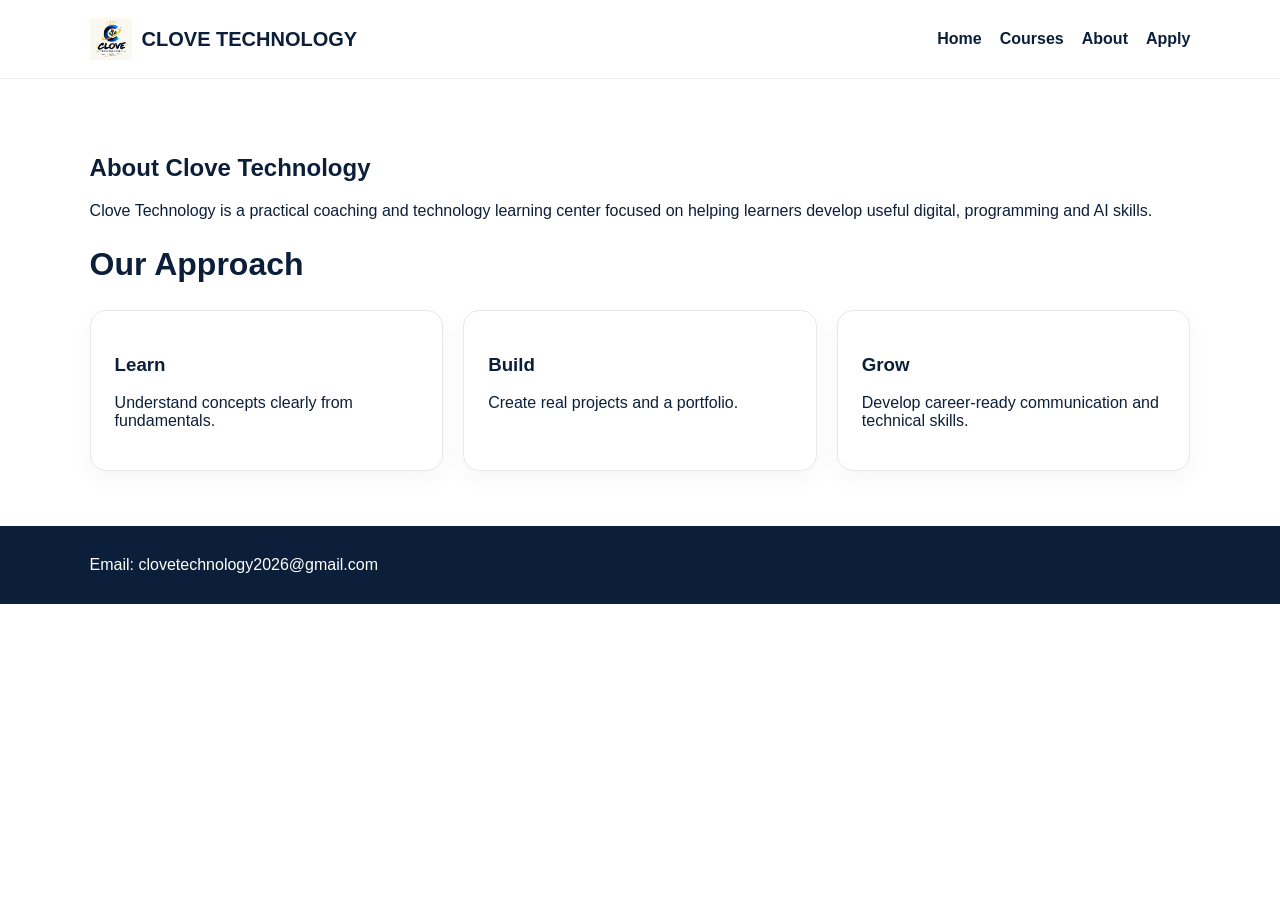
==== about.html @ eedd0058 "Add files via upload Add Clove Technology website" ====
<!doctype html><html><head><meta name="viewport" content="width=device-width,initial-scale=1"><title>About | Clove Technology</title><link rel="stylesheet" href="style.css"></head><body>
<nav><div class="brand"><img src="clove-technology-logo.png">CLOVE TECHNOLOGY</div><div><a href="index.html">Home</a><a href="courses.html">Courses</a><a href="about.html">About</a><a href="apply.html">Apply</a></div></nav>
<section><h1>About Clove Technology</h1><p>Clove Technology is a practical coaching and technology learning center focused on helping learners develop useful digital, programming and AI skills.</p><h2>Our Approach</h2><div class="cards"><div class="card"><h3>Learn</h3><p>Understand concepts clearly from fundamentals.</p></div><div class="card"><h3>Build</h3><p>Create real projects and a portfolio.</p></div><div class="card"><h3>Grow</h3><p>Develop career-ready communication and technical skills.</p></div></div></section>
<footer>Email: clovetechnology2026@gmail.com</footer></body></html>
---- style.css ----
*{box-sizing:border-box}
body{margin:0;font-family:Arial,Helvetica,sans-serif;color:#0b1f3a;background:#fff}
nav{display:flex;justify-content:space-between;align-items:center;padding:18px 7%;border-bottom:1px solid #eee;position:sticky;top:0;background:#fff;z-index:5}
.brand{display:flex;align-items:center;gap:10px;font-weight:800;font-size:20px}
.brand img{width:42px;height:42px;object-fit:contain}
nav a{margin-left:18px;text-decoration:none;color:#0b1f3a;font-weight:600}
.hero{padding:80px 7%;background:linear-gradient(135deg,#f7fbff,#fff8e8)}
.hero h1{font-size:48px;max-width:720px;margin:15px 0}
.hero p{font-size:20px;max-width:650px;line-height:1.6}
.btn{display:inline-block;padding:13px 20px;border-radius:10px;background:#0b1f3a;color:#fff;text-decoration:none;margin:8px 8px 8px 0}
.btn.gold{background:#e8a51b;color:#111}
section{padding:55px 7%}
.cards{display:grid;grid-template-columns:repeat(auto-fit,minmax(220px,1fr));gap:20px}
.card{padding:24px;border:1px solid #e8e8e8;border-radius:16px;background:#fff;box-shadow:0 8px 25px #0000000a}
h2{font-size:32px}
footer{padding:30px 7%;background:#0b1f3a;color:#fff}
input,select,textarea{width:100%;padding:13px;margin:7px 0 15px;border:1px solid #ccc;border-radius:9px}
form{max-width:600px}
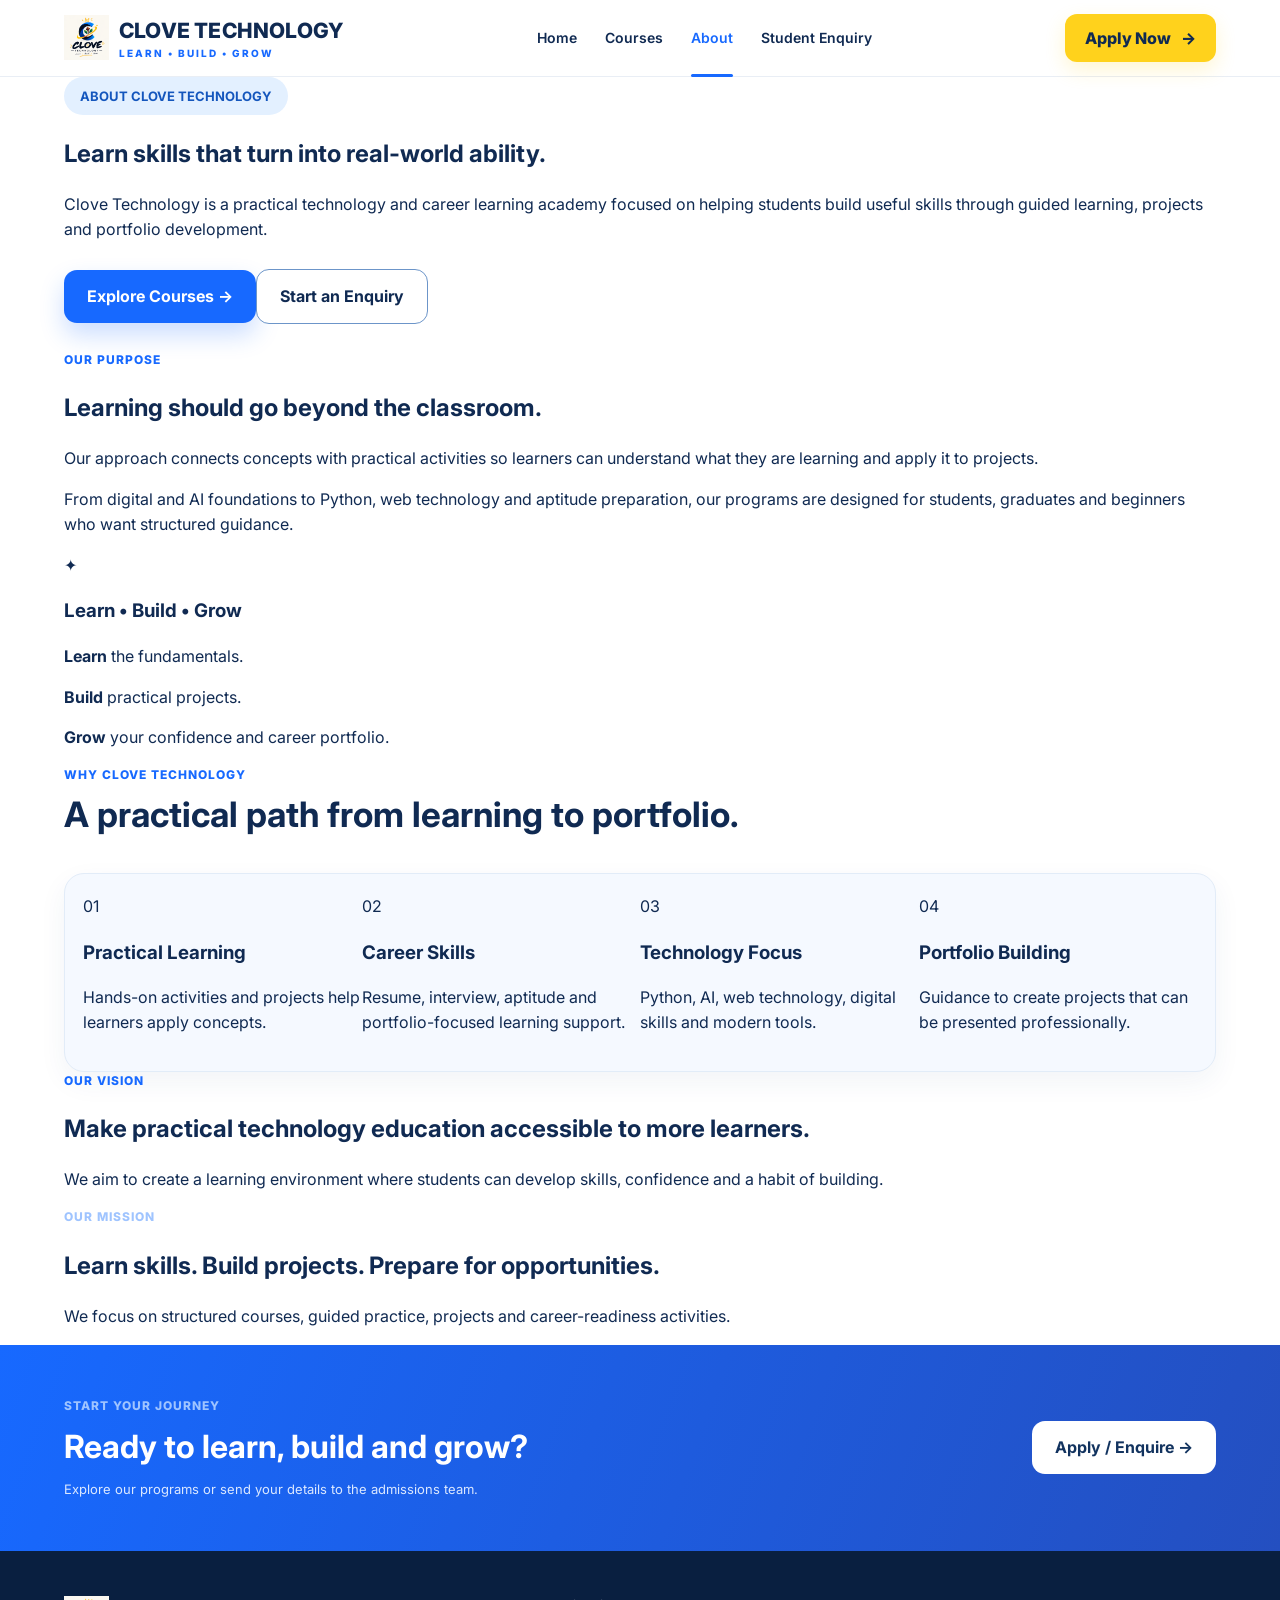
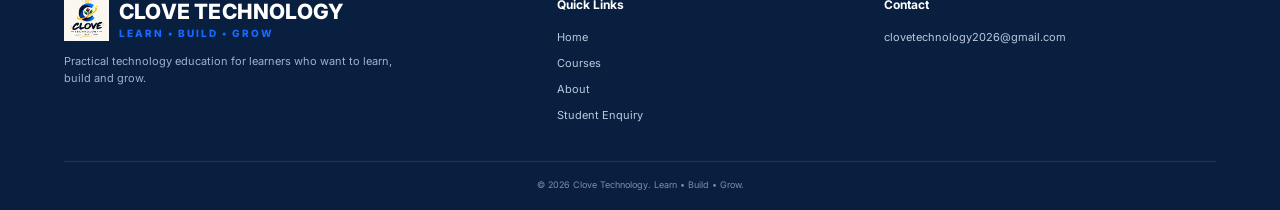
==== commit fd9c6d53: "Redesign About Clove Technology page" ====
--- a/about.html
+++ b/about.html
@@ -1,4 +1,10 @@
-<!doctype html><html><head><meta name="viewport" content="width=device-width,initial-scale=1"><title>About | Clove Technology</title><link rel="stylesheet" href="style.css"></head><body>
-<nav><div class="brand"><img src="clove-technology-logo.png">CLOVE TECHNOLOGY</div><div><a href="index.html">Home</a><a href="courses.html">Courses</a><a href="about.html">About</a><a href="apply.html">Apply</a></div></nav>
-<section><h1>About Clove Technology</h1><p>Clove Technology is a practical coaching and technology learning center focused on helping learners develop useful digital, programming and AI skills.</p><h2>Our Approach</h2><div class="cards"><div class="card"><h3>Learn</h3><p>Understand concepts clearly from fundamentals.</p></div><div class="card"><h3>Build</h3><p>Create real projects and a portfolio.</p></div><div class="card"><h3>Grow</h3><p>Develop career-ready communication and technical skills.</p></div></div></section>
-<footer>Email: clovetechnology2026@gmail.com</footer></body></html>+<!doctype html>
+<html lang="en"><head><meta charset="utf-8"><meta name="viewport" content="width=device-width,initial-scale=1"><meta name="description" content="About Clove Technology — practical AI, technology and career education."><title>About | Clove Technology</title><link rel="stylesheet" href="style.css"></head><body>
+<header class="nav-wrap"><div class="container nav"><a class="brand" href="index.html"><img src="clove-technology-logo.png" alt="Clove Technology logo"><span>CLOVE TECHNOLOGY<small>LEARN • BUILD • GROW</small></span></a><nav class="nav-links"><a href="index.html">Home</a><a href="courses.html">Courses</a><a class="active" href="about.html">About</a><a href="apply.html">Student Enquiry</a></nav><a class="nav-cta" href="apply.html">Apply Now <span>→</span></a></div></header>
+<main><section class="page-hero"><div class="container"><span class="eyebrow">ABOUT CLOVE TECHNOLOGY</span><h1>Learn skills that turn into <span>real-world ability.</span></h1><p>Clove Technology is a practical technology and career learning academy focused on helping students build useful skills through guided learning, projects and portfolio development.</p><div class="hero-actions"><a class="btn primary" href="courses.html">Explore Courses →</a><a class="btn secondary" href="apply.html">Start an Enquiry</a></div></div></section>
+<section class="content-section"><div class="container two-col"><div><div class="kicker">OUR PURPOSE</div><h2>Learning should go beyond the classroom.</h2><p>Our approach connects concepts with practical activities so learners can understand what they are learning and apply it to projects.</p><p>From digital and AI foundations to Python, web technology and aptitude preparation, our programs are designed for students, graduates and beginners who want structured guidance.</p></div><div class="info-card"><div class="icon-box">✦</div><h3>Learn • Build • Grow</h3><p><b>Learn</b> the fundamentals.</p><p><b>Build</b> practical projects.</p><p><b>Grow</b> your confidence and career portfolio.</p></div></div></section>
+<section class="content-section alt"><div class="container"><div class="section-head"><div><div class="kicker">WHY CLOVE TECHNOLOGY</div><h2>A practical path from learning to portfolio.</h2></div></div><div class="feature-grid"><div class="feature-card"><span>01</span><h3>Practical Learning</h3><p>Hands-on activities and projects help learners apply concepts.</p></div><div class="feature-card"><span>02</span><h3>Career Skills</h3><p>Resume, interview, aptitude and portfolio-focused learning support.</p></div><div class="feature-card"><span>03</span><h3>Technology Focus</h3><p>Python, AI, web technology, digital skills and modern tools.</p></div><div class="feature-card"><span>04</span><h3>Portfolio Building</h3><p>Guidance to create projects that can be presented professionally.</p></div></div></div></section>
+<section class="content-section"><div class="container mission-grid"><div class="mission-card"><div class="kicker">OUR VISION</div><h2>Make practical technology education accessible to more learners.</h2><p>We aim to create a learning environment where students can develop skills, confidence and a habit of building.</p></div><div class="mission-card dark"><div class="kicker light">OUR MISSION</div><h2>Learn skills. Build projects. Prepare for opportunities.</h2><p>We focus on structured courses, guided practice, projects and career-readiness activities.</p></div></div></section>
+<section class="cta"><div class="container cta-inner"><div><div class="kicker light">START YOUR JOURNEY</div><h2>Ready to learn, build and grow?</h2><p>Explore our programs or send your details to the admissions team.</p></div><a class="btn white" href="apply.html">Apply / Enquire →</a></div></section></main>
+<footer><div class="container footer-grid"><div><a class="brand footer-brand" href="index.html"><img src="clove-technology-logo.png" alt="Clove Technology logo"><span>CLOVE TECHNOLOGY<small>LEARN • BUILD • GROW</small></span></a><p>Practical technology education for learners who want to learn, build and grow.</p></div><div><b>Quick Links</b><a href="index.html">Home</a><a href="courses.html">Courses</a><a href="about.html">About</a><a href="apply.html">Student Enquiry</a></div><div><b>Contact</b><a href="mailto:clovetechnology2026@gmail.com">clovetechnology2026@gmail.com</a></div></div><div class="container copyright">© 2026 Clove Technology. Learn • Build • Grow.</div></footer>
+</body></html>
--- a/style.css
+++ b/style.css
@@ -1,19 +1,5 @@
-
-*{box-sizing:border-box}
-body{margin:0;font-family:Arial,Helvetica,sans-serif;color:#0b1f3a;background:#fff}
-nav{display:flex;justify-content:space-between;align-items:center;padding:18px 7%;border-bottom:1px solid #eee;position:sticky;top:0;background:#fff;z-index:5}
-.brand{display:flex;align-items:center;gap:10px;font-weight:800;font-size:20px}
-.brand img{width:42px;height:42px;object-fit:contain}
-nav a{margin-left:18px;text-decoration:none;color:#0b1f3a;font-weight:600}
-.hero{padding:80px 7%;background:linear-gradient(135deg,#f7fbff,#fff8e8)}
-.hero h1{font-size:48px;max-width:720px;margin:15px 0}
-.hero p{font-size:20px;max-width:650px;line-height:1.6}
-.btn{display:inline-block;padding:13px 20px;border-radius:10px;background:#0b1f3a;color:#fff;text-decoration:none;margin:8px 8px 8px 0}
-.btn.gold{background:#e8a51b;color:#111}
-section{padding:55px 7%}
-.cards{display:grid;grid-template-columns:repeat(auto-fit,minmax(220px,1fr));gap:20px}
-.card{padding:24px;border:1px solid #e8e8e8;border-radius:16px;background:#fff;box-shadow:0 8px 25px #0000000a}
-h2{font-size:32px}
-footer{padding:30px 7%;background:#0b1f3a;color:#fff}
-input,select,textarea{width:100%;padding:13px;margin:7px 0 15px;border:1px solid #ccc;border-radius:9px}
-form{max-width:600px}
+@import url('https://fonts.googleapis.com/css2?family=Inter:wght@400;500;600;700;800&display=swap');
+*{box-sizing:border-box}html{scroll-behavior:smooth}body{margin:0;font-family:Inter,Arial,sans-serif;color:#102a52;background:#fff;line-height:1.55}.container{width:min(1180px,90%);margin:auto}.nav-wrap{position:sticky;top:0;z-index:20;background:rgba(255,255,255,.96);backdrop-filter:blur(12px);border-bottom:1px solid #e9eef5}.nav{height:76px;display:flex;align-items:center;justify-content:space-between;gap:25px}.brand{display:flex;align-items:center;gap:10px;text-decoration:none;color:#102a52;font-weight:800;font-size:21px;letter-spacing:.2px}.brand img{width:45px;height:45px;object-fit:contain}.brand small{display:block;color:#1769ff;font-size:10px;letter-spacing:2px;margin-top:-2px}.nav-links{display:flex;align-items:center;gap:28px}.nav-links a{position:relative;text-decoration:none;color:#102a52;font-weight:600;font-size:14px}.nav-links a:hover,.nav-links a.active{color:#1769ff}.nav-links a.active:after{content:'';position:absolute;left:0;right:0;height:3px;bottom:-28px;border-radius:4px;background:#1769ff}.nav-cta{background:#ffd21c;color:#102a52;text-decoration:none;font-weight:800;padding:12px 20px;border-radius:12px;box-shadow:0 8px 20px rgba(255,210,28,.2)}.nav-cta span{margin-left:7px}.hero{overflow:hidden;background:linear-gradient(120deg,#f5f9ff 0%,#fff 52%,#fff8dd 100%);padding:70px 0 54px}.hero-grid{display:grid;grid-template-columns:1.03fr .97fr;align-items:center;gap:30px}.eyebrow{display:inline-block;padding:9px 16px;border-radius:30px;background:#e3f0ff;color:#1456bd;font-size:13px;font-weight:700}.hero h1{font-size:64px;line-height:1.05;letter-spacing:-2.5px;margin:22px 0 18px}.hero h1 span{color:#1769ff}.hero-copy>p{font-size:19px;color:#425a78;max-width:610px;margin:0 0 22px}.checks{display:flex;flex-wrap:wrap;gap:10px 20px;color:#1852a8;font-size:13px;font-weight:600}.checks span:before{color:#1769ff}.hero-actions{margin:27px 0}.btn{display:inline-flex;align-items:center;justify-content:center;gap:13px;padding:14px 23px;border-radius:13px;text-decoration:none;font-weight:700;transition:.2s;border:0;cursor:pointer}.btn:hover{transform:translateY(-2px)}.btn.primary{background:#1769ff;color:#fff;box-shadow:0 12px 24px rgba(23,105,255,.22)}.btn.secondary{border:1.5px solid #6c95c9;color:#102a52;background:#fff}.btn.white{background:#fff;color:#12335f}.trust{display:flex;align-items:center;gap:17px;margin-top:25px}.trust div{display:flex;flex-direction:column}.trust strong{font-size:12px}.trust small{font-size:10px;color:#7a8ba0}.trust i{width:1px;height:28px;background:#d8e1ec}.hero-art{position:relative;min-height:470px;display:flex;align-items:center;justify-content:center}.hero-art>img{width:100%;max-width:620px;filter:drop-shadow(0 20px 35px rgba(31,74,130,.1))}.float-card{position:absolute;display:flex;align-items:center;gap:10px;padding:13px 16px;background:#fff;border:1px solid #e5edf7;border-radius:16px;box-shadow:0 14px 30px rgba(28,67,112,.12);font-size:12px;font-weight:800}.float-card b{font-size:23px}.float-card small{font-size:9px;color:#71829a;font-weight:500}.float-card.python{right:3%;top:20%}.float-card.ai{left:3%;bottom:18%}.features{padding:0 0 10px;margin-top:-1px}.feature-grid{display:grid;grid-template-columns:repeat(4,1fr);background:#f5f9ff;border:1px solid #e2ecf8;border-radius:20px;padding:20px 18px;box-shadow:0 10px 28px rgba(28,68,115,.06)}.feature{display:flex;align-items:center;gap:12px;padding:8px 20px;border-right:1px solid #dfe8f3}.feature:last-child{border-right:0}.feature .icon{width:42px;height:42px;display:grid;place-items:center;background:#e8f2ff;border-radius:13px;font-size:20px}.feature b,.feature small{display:block}.feature b{font-size:12px}.feature small{font-size:10px;color:#71829a;margin-top:2px}.courses-preview{padding:82px 0 75px}.section-head{display:flex;align-items:end;justify-content:space-between;gap:30px;margin-bottom:30px}.kicker{color:#1769ff;font-size:12px;font-weight:800;letter-spacing:1px}.kicker.light{color:#9fc4ff}.section-head h2,.why h2{font-size:35px;line-height:1.15;margin:9px 0}.section-head h2 span{color:#1769ff}.section-head p{color:#667b96;margin:0;max-width:650px;font-size:14px}.outline-link{white-space:nowrap;text-decoration:none;border:1.5px solid #6b9fff;color:#1769ff;padding:11px 18px;border-radius:25px;font-weight:700;font-size:12px}.course-grid{display:grid;grid-template-columns:repeat(3,1fr);gap:20px}.course-card{padding:25px;border-radius:20px;border:1px solid #e0eaf5;background:#fff;box-shadow:0 12px 30px rgba(31,69,111,.07);position:relative;overflow:hidden}.course-card:before{content:'';position:absolute;left:0;right:0;top:0;height:4px;background:#1769ff}.course-card.purple:before{background:#7b4cff}.course-card.green:before{background:#18a875}.course-icon{width:48px;height:48px;border-radius:15px;background:#eaf3ff;display:grid;place-items:center;color:#1769ff;font-weight:800;font-size:17px}.purple .course-icon{background:#f0eaff;color:#7040ee}.green .course-icon{background:#e6f8f1;color:#15966b}.course-card h3{font-size:18px;margin:17px 0 7px}.course-card p{font-size:12px;color:#6b7f98;min-height:39px}.course-card ul{list-style:none;padding:0;margin:17px 0;color:#425c7b;font-size:11px}.course-card li{margin:8px 0}.course-card li:before{content:'✓';font-weight:800;color:#1769ff;margin-right:8px}.course-foot{border-top:1px solid #edf1f6;padding-top:15px;display:flex;align-items:center;justify-content:space-between;font-size:10px;color:#74859a}.course-foot a{font-weight:700;text-decoration:none;color:#1769ff}.courses-hero{padding:75px 0 70px;background:linear-gradient(120deg,#f5f9ff 0%,#fff 58%,#fff8df 100%);overflow:hidden}.courses-hero-inner{display:grid;grid-template-columns:1.1fr .9fr;align-items:center;gap:65px}.courses-hero h1{font-size:52px;line-height:1.08;letter-spacing:-2px;margin:20px 0 18px;max-width:700px}.courses-hero h1 span{color:#1769ff}.courses-hero p{font-size:17px;color:#536b87;max-width:650px;margin:0}.course-hero-card{background:#102f67;color:#fff;border-radius:25px;padding:32px;box-shadow:0 25px 55px rgba(16,47,103,.2);position:relative}.course-hero-card:after{content:'';position:absolute;width:150px;height:150px;border:32px solid rgba(255,210,28,.18);border-radius:50%;right:-55px;bottom:-70px}.mini-label{font-size:10px;font-weight:800;letter-spacing:2px;color:#9fc4ff;margin-bottom:25px}.path-step{display:flex;align-items:center;gap:15px;position:relative;z-index:2}.path-step b{display:grid;place-items:center;width:38px;height:38px;border-radius:12px;background:#1769ff;font-size:11px}.path-step span{font-size:13px;font-weight:700}.path-line{height:25px;border-left:1px dashed #6e91c3;margin-left:18px}.course-section-head{margin-bottom:35px}.course-tag{display:inline-block;margin-top:15px;padding:6px 9px;border-radius:20px;background:#eaf3ff;color:#1769ff;font-size:9px;font-weight:800;letter-spacing:.7px}.purple-text{background:#f0eaff;color:#7040ee}.green-text{background:#e6f8f1;color:#15966b}.course-extra-grid{display:grid;grid-template-columns:1fr 1fr;gap:20px;margin-top:25px}.course-extra-card{padding:30px;border-radius:20px;background:#102f67;color:#fff}.course-extra-card h3{font-size:21px;margin:10px 0}.course-extra-card p{font-size:12px;color:#c4d4eb;margin:0}.course-extra-card.light-card{background:#f5f9ff;border:1px solid #e2ecf8;color:#102a52}.course-extra-card.light-card p{color:#667b96}.course-impact{margin-top:0}.impact{background:#102f67;color:#fff;position:relative;overflow:hidden;padding:48px 0}.impact:after{content:'';position:absolute;width:360px;height:360px;border-radius:50%;right:-100px;top:-190px;border:70px solid rgba(23,105,255,.35)}.impact-inner{display:grid;grid-template-columns:1fr 1.2fr;align-items:center;gap:50px}.impact h2{font-size:28px;margin:8px 0}.impact p{font-size:13px;color:#b9cce8;max-width:500px}.impact-stats{display:grid;grid-template-columns:repeat(3,1fr);gap:15px}.impact-stats div{padding:10px 20px;border-left:1px solid rgba(255,255,255,.2);text-align:center}.impact-stats strong{display:block;font-size:26px}.impact-stats small{font-size:10px;color:#b9cce8}.why{padding:82px 0}.why-grid{display:grid;grid-template-columns:.9fr 1.1fr;align-items:center;gap:75px}.why h2{font-size:37px}.why p{font-size:14px;color:#6b7f98}.why-visual{position:relative;min-height:300px;display:grid;place-items:center}.screen{width:min(390px,100%);background:#102a52;border-radius:22px;padding:25px 30px;box-shadow:0 25px 50px rgba(16,42,82,.2);transform:rotate(-2deg)}.dots{font-size:8px;letter-spacing:5px;color:#6ea4ff;margin-bottom:25px}.screen code{color:#bcd6ff;font-family:Consolas,monospace;line-height:2;font-size:17px}.success-note{position:absolute;right:3%;bottom:8%;background:#fff;padding:13px 17px;border-radius:14px;box-shadow:0 12px 25px rgba(22,55,94,.14);font-size:11px;font-weight:800;color:#1769ff}.why-list{display:grid;grid-template-columns:1fr 1fr;gap:12px;margin:24px 0 27px}.why-list span{font-size:12px;font-weight:600;color:#385575}.cta{background:linear-gradient(110deg,#1769ff,#244fc0);color:#fff;padding:52px 0}.cta-inner{display:flex;align-items:center;justify-content:space-between;gap:30px}.cta h2{font-size:32px;margin:7px 0}.cta p{margin:0;color:#dbe8ff;font-size:13px}footer{background:#091f40;color:#d7e3f2;padding:45px 0 18px}.footer-grid{display:grid;grid-template-columns:1.6fr 1fr 1.2fr;gap:50px}.footer-brand{color:#fff}.footer-grid p{font-size:11px;color:#9db2ce;max-width:330px}.footer-grid b{display:block;color:#fff;font-size:12px;margin-bottom:14px}.footer-grid a:not(.brand){display:block;color:#b9c9dd;text-decoration:none;font-size:11px;margin:9px 0}.copyright{border-top:1px solid rgba(255,255,255,.1);margin-top:28px;padding-top:16px;text-align:center;font-size:9px;color:#7890ad}input,select,textarea{width:100%;padding:13px;margin:7px 0 15px;border:1px solid #d5dfeb;border-radius:10px;font-family:inherit}form{max-width:600px}
+.enquiry-hero{padding:72px 0;background:linear-gradient(120deg,#f5f9ff 0%,#fff 55%,#fff8df 100%);overflow:hidden}.enquiry-hero-grid{display:grid;grid-template-columns:1.08fr .92fr;align-items:center;gap:60px}.enquiry-hero h1{font-size:52px;line-height:1.08;letter-spacing:-2px;margin:20px 0 18px;max-width:700px}.enquiry-hero h1 span{color:#1769ff}.enquiry-hero p{font-size:17px;color:#536b87;max-width:650px}.enquiry-points{display:flex;flex-wrap:wrap;gap:12px 22px;margin-top:24px;color:#1852a8;font-size:13px;font-weight:700}.enquiry-side-card{background:#102f67;color:#fff;border-radius:25px;padding:32px;box-shadow:0 25px 55px rgba(16,47,103,.2)}.enquiry-step{display:flex;align-items:center;gap:15px}.enquiry-step b{display:grid;place-items:center;width:38px;height:38px;border-radius:12px;background:#1769ff;font-size:11px}.enquiry-step span{font-size:13px;font-weight:700}.enquiry-section{padding:75px 0 90px;background:#fff}.enquiry-layout{display:grid;grid-template-columns:1.35fr .65fr;gap:28px;align-items:start}.enquiry-form-card{background:#fff;border:1px solid #e1eaf4;border-radius:24px;padding:34px;box-shadow:0 18px 45px rgba(31,69,111,.08)}.enquiry-head{margin-bottom:25px}.enquiry-head h2{font-size:32px}.form-grid{display:grid;grid-template-columns:1fr 1fr;gap:0 18px}.form-field{min-width:0}.form-field.full{grid-column:1/-1}.form-field label{display:block;font-size:12px;font-weight:800;color:#254b76;margin-top:8px}.form-field label span{color:#1769ff}.form-field input,.form-field select,.form-field textarea{font-size:13px;background:#fbfdff}.form-field input:focus,.form-field select:focus,.form-field textarea:focus{outline:0;border-color:#1769ff;box-shadow:0 0 0 3px rgba(23,105,255,.08)}.form-field small{display:block;color:#7a8da5;font-size:10px;margin:-8px 0 10px}.enquiry-submit{margin-top:10px;min-width:220px}.privacy-note{margin:10px 0 20px;padding:14px 16px;border-radius:12px;background:#f5f9ff;border:1px solid #e2ecf8;color:#5d718b;font-size:11px}.privacy-note strong{color:#102f67}.upload-note{margin-top:24px;padding:15px 17px;border-radius:13px;background:#fff8df;border:1px solid #f0df9d;color:#705d23;font-size:11px}.enquiry-info-card{position:sticky;top:100px;padding:30px;border-radius:22px;background:#f5f9ff;border:1px solid #e2ecf8}.enquiry-info-card h3{font-size:23px;margin:9px 0}.enquiry-info-card>p{font-size:12px;color:#657b96}.contact-item{display:block;text-decoration:none;padding:14px 0;border-bottom:1px solid #dce6f1}.contact-item b,.contact-item span{display:block}.contact-item b{font-size:11px;color:#1769ff}.contact-item span{font-size:11px;color:#294d74;margin-top:3px;word-break:break-word}.info-divider{height:1px;background:#dce6f1;margin:18px 0}.info-check{font-size:11px;font-weight:700;color:#385575;margin:11px 0}
+@media(max-width:850px){.nav{height:auto;padding:13px 0;flex-wrap:wrap}.nav-links{order:3;width:100%;justify-content:center;gap:16px}.nav-links a.active:after{bottom:-8px}.nav-cta{margin-left:auto}.hero{padding-top:45px}.hero-grid,.why-grid,.impact-inner,.courses-hero-inner,.enquiry-hero-grid,.enquiry-layout{grid-template-columns:1fr}.hero h1{font-size:49px}.hero-art{min-height:350px}.feature-grid{grid-template-columns:1fr 1fr}.feature{border-right:0}.course-grid{grid-template-columns:1fr}.section-head{align-items:start;flex-direction:column}.impact-stats{grid-template-columns:repeat(3,1fr)}.footer-grid{grid-template-columns:1fr 1fr}.courses-hero{padding:55px 0}.courses-hero h1,.enquiry-hero h1{font-size:43px}.course-extra-grid{grid-template-columns:1fr}.enquiry-info-card{position:static}}
+@media(max-width:520px){.nav-links{gap:10px}.nav-links a{font-size:11px}.brand{font-size:17px}.nav-cta{font-size:11px;padding:10px 13px}.hero h1{font-size:42px}.hero-copy>p{font-size:16px}.checks{font-size:11px}.hero-actions .btn{width:100%;margin-bottom:8px}.feature-grid{grid-template-columns:1fr}.feature{border-bottom:1px solid #e1e9f2;padding:10px}.feature:last-child{border-bottom:0}.section-head h2,.why h2{font-size:29px}.why-list{grid-template-columns:1fr}.impact-stats{grid-template-columns:1fr 1fr 1fr}.float-card{display:none}.footer-grid{grid-template-columns:1fr}.cta-inner{flex-direction:column;align-items:flex-start}.courses-hero h1{font-size:36px;letter-spacing:-1.2px}.course-hero-card{padding:25px}.courses-hero p{font-size:15px}.course-extra-card{padding:24px}.enquiry-hero{padding:55px 0}.enquiry-hero h1{font-size:36px;letter-spacing:-1.2px}.enquiry-hero p{font-size:15px}.enquiry-form-card{padding:22px 17px}.form-grid{grid-template-columns:1fr}.form-field.full{grid-column:auto}.enquiry-submit{width:100%}}
